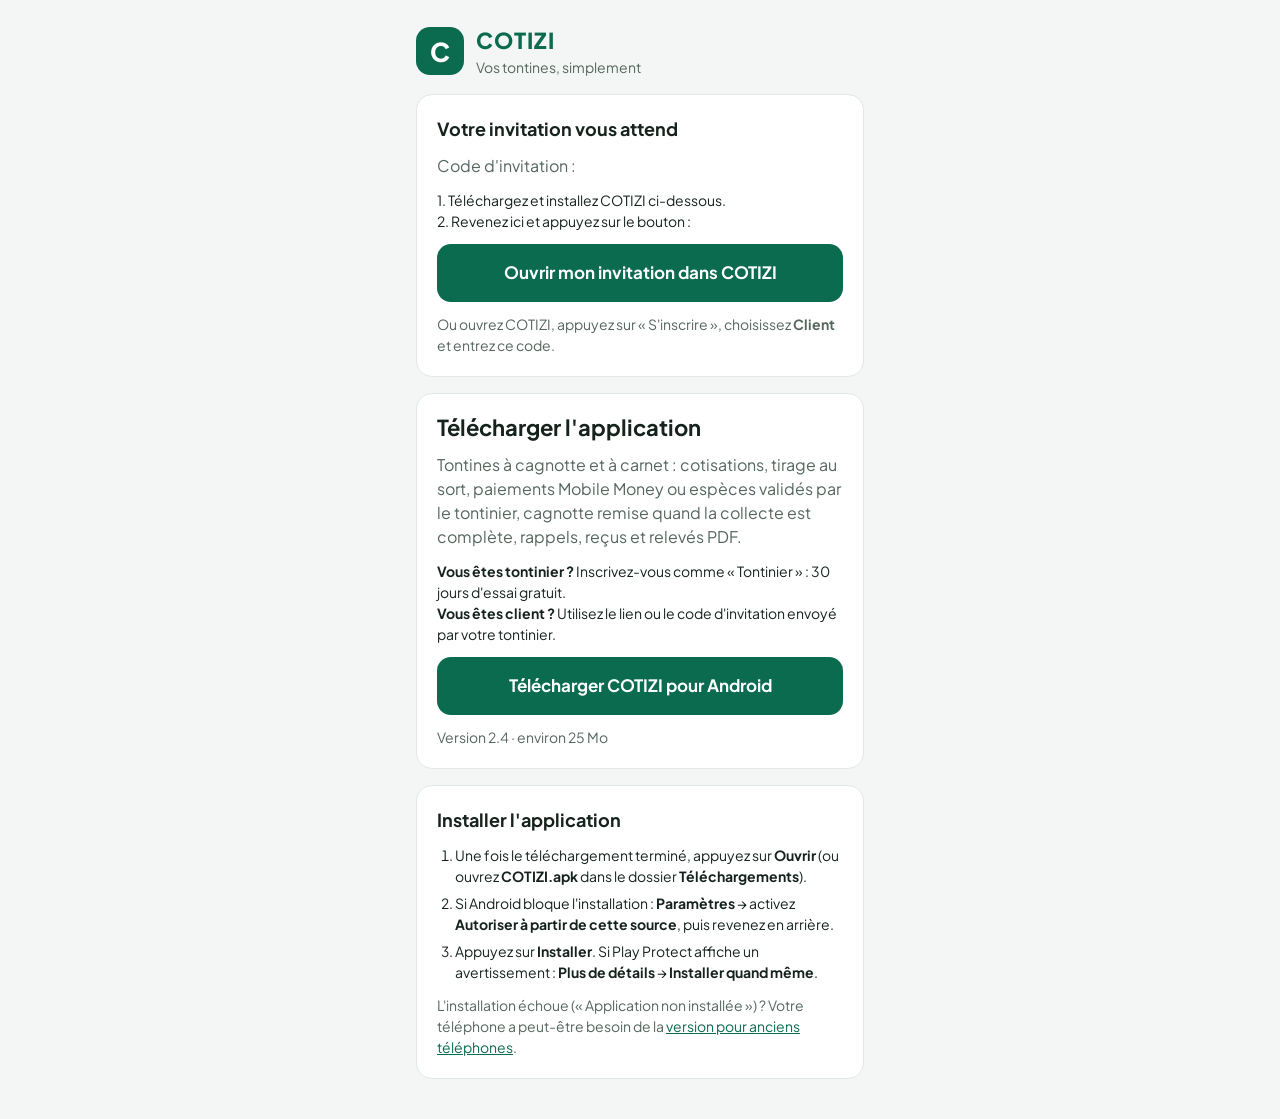
==== index.html @ 96392190 "COTIZI 2.4 : confiance et anti-fraude Co-Authored-By: Claude Opus 5.5 <noreply@anthropic.com> Claude" ====
<!doctype html>
<html lang="fr">
<head>
<meta charset="utf-8">
<meta name="viewport" content="width=device-width, initial-scale=1, viewport-fit=cover">
<title>COTIZI</title>
<meta name="description" content="COTIZI : gestion des tontines à cagnotte et à carnet. Téléchargez l'application Android.">
<meta property="og:title" content="COTIZI — vos tontines, simplement">
<meta property="og:description" content="Tontines à cagnotte et à carnet : cotisations, tirage au sort, paiements Mobile Money ou espèces, reçus et relevés PDF.">
<meta name="theme-color" content="#0a6b4e">
<link rel="preconnect" href="https://fonts.googleapis.com">
<link href="https://fonts.googleapis.com/css2?family=Plus+Jakarta+Sans:wght@400;600;800&display=swap" rel="stylesheet">
<link rel="stylesheet" href="style.css">
</head>
<body>
<main class="page">
  <header class="brand">
    <div class="logo" aria-hidden="true">C</div>
    <div>
      <p class="name">COTIZI</p>
      <p class="tagline">Vos tontines, simplement</p>
    </div>
  </header>

  <section class="card" id="invite" hidden>
    <h2>Votre invitation vous attend</h2>
    <p class="muted">Code d'invitation : <b id="code"></b></p>
    <p class="small">1. Téléchargez et installez COTIZI ci-dessous.<br>
      2. Revenez ici et appuyez sur le bouton :</p>
    <a class="button" id="open" href="#">Ouvrir mon invitation dans COTIZI</a>
    <p class="muted small">Ou ouvrez COTIZI, appuyez sur « S'inscrire », choisissez
      <b>Client</b> et entrez ce code.</p>
  </section>

  <section class="card" id="telecharger">
    <h1>Télécharger l'application</h1>
    <p class="muted">Tontines à cagnotte et à carnet : cotisations, tirage au sort,
      paiements Mobile Money ou espèces validés par le tontinier, cagnotte remise
      quand la collecte est complète, rappels, reçus et relevés PDF.</p>
    <p class="small"><b>Vous êtes tontinier ?</b> Inscrivez-vous comme « Tontinier » :
      30 jours d'essai gratuit.<br>
      <b>Vous êtes client ?</b> Utilisez le lien ou le code d'invitation envoyé
      par votre tontinier.</p>
    <a class="button" href="cotizi.apk" download>Télécharger COTIZI pour Android</a>
    <p class="muted small">Version <span id="version">2.4</span> · environ 25 Mo</p>
  </section>

  <section class="card">
    <h2>Installer l'application</h2>
    <ol class="small">
      <li>Une fois le téléchargement terminé, appuyez sur <b>Ouvrir</b>
        (ou ouvrez <b>COTIZI.apk</b> dans le dossier <b>Téléchargements</b>).</li>
      <li>Si Android bloque l'installation : <b>Paramètres</b> → activez
        <b>Autoriser à partir de cette source</b>, puis revenez en arrière.</li>
      <li>Appuyez sur <b>Installer</b>. Si Play Protect affiche un avertissement :
        <b>Plus de détails</b> → <b>Installer quand même</b>.</li>
    </ol>
    <p class="muted small">L'installation échoue (« Application non installée ») ?
      Votre téléphone a peut-être besoin de la
      <a class="link" href="cotizi-32bit.apk" download>version pour anciens téléphones</a>.</p>
  </section>
</main>
<script>
  // Arrivée depuis un lien d'invitation : /?c=CODE
  const code = (new URLSearchParams(location.search).get('c') || '')
    .toUpperCase().replace(/[^A-Z0-9]/g, '');
  if (code) {
    document.getElementById('invite').hidden = false;
    document.getElementById('code').textContent = code;
    document.getElementById('open').href = /Android/i.test(navigator.userAgent)
      ? 'intent://join?c=' + code + '#Intent;scheme=cotizi;package=com.cotizi.app;end'
      : 'cotizi://join?c=' + code;
  }
</script>
</body>
</html>
---- style.css ----
/* COTIZI — pages publiques (invitation, téléchargement). Une colonne étroite, pensée pour le téléphone. */
:root {
  --bg: #f3f6f4;
  --surface: #ffffff;
  --fg: #16231d;
  --muted: #55665d;
  --line: #e1e7e4;
  --accent: #0a6b4e;
  --accent-soft: #d8efe6;
  --on-accent: #ffffff;
  --font: "Plus Jakarta Sans", system-ui, -apple-system, "Segoe UI", Roboto, "Noto Sans", sans-serif;
  color-scheme: light;
}
@media (prefers-color-scheme: dark) {
  :root {
    --bg: #0f1613; --surface: #17211c; --fg: #e4eee8; --muted: #9bb0a5;
    --line: #2a3a32; --accent: #3fbf8f; --accent-soft: #1d3a2e; --on-accent: #06281c;
    color-scheme: dark;
  }
}
* { box-sizing: border-box; }
html { -webkit-text-size-adjust: 100%; }
body {
  margin: 0; background: var(--bg); color: var(--fg);
  font: 16px/1.5 var(--font);
  padding: env(safe-area-inset-top, 0) 0 env(safe-area-inset-bottom, 0);
}
.page { max-width: 480px; margin: 0 auto; padding-inline: 16px; padding-block: 24px 40px; display: grid; gap: 16px; }
.brand { display: flex; align-items: center; gap: 12px; }
.logo {
  width: 48px; height: 48px; border-radius: 14px; background: var(--accent); color: var(--on-accent);
  display: grid; place-items: center; font-weight: 800; font-size: 26px;
}
.name { margin: 0; font-weight: 800; font-size: 22px; letter-spacing: .06em; color: var(--accent); }
.tagline { margin: 0; color: var(--muted); font-size: 14px; }
.card { background: var(--surface); border: 1px solid var(--line); border-radius: 16px; padding: 20px; display: grid; gap: 12px; }
h1 { margin: 0; font-size: 22px; line-height: 1.25; text-wrap: balance; }
h2 { margin: 0; font-size: 18px; }
p { margin: 0; }
.muted { color: var(--muted); }
.small { font-size: 14px; }
.code { font-size: 32px; font-weight: 800; letter-spacing: .25em; color: var(--accent); font-variant-numeric: tabular-nums; }
.button {
  display: block; text-align: center; text-decoration: none; font-weight: 700; font-size: 17px;
  padding: 16px; border-radius: 14px; background: var(--accent); color: var(--on-accent);
}
.button.secondary { background: var(--accent-soft); color: var(--fg); }
.button:focus-visible { outline: 3px solid var(--fg); outline-offset: 3px; }
ol { margin: 0; padding-left: 1.3em; display: grid; gap: 6px; }
a.link { color: var(--accent); }
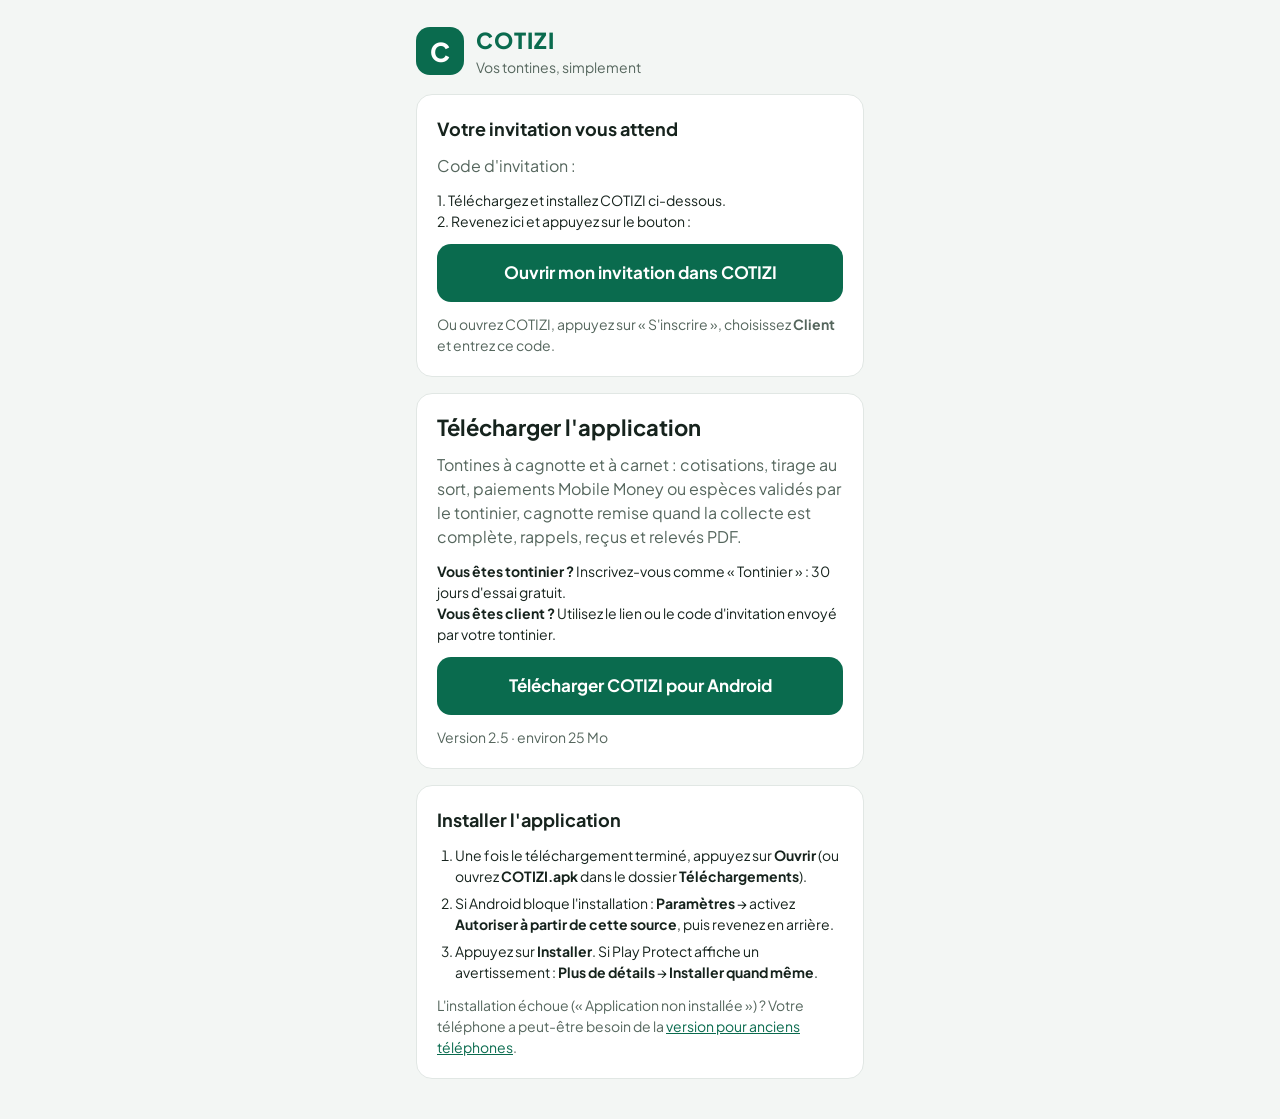
==== commit 437bfa13: "COTIZI 2.5 : capture unique, remboursement du carnet, clôture des groupes Co-Authored-By: Claude Opu" ====
--- a/index.html
+++ b/index.html
@@ -42,7 +42,7 @@
       <b>Vous êtes client ?</b> Utilisez le lien ou le code d'invitation envoyé
       par votre tontinier.</p>
     <a class="button" href="cotizi.apk" download>Télécharger COTIZI pour Android</a>
-    <p class="muted small">Version <span id="version">2.4</span> · environ 25 Mo</p>
+    <p class="muted small">Version <span id="version">2.5</span> · environ 25 Mo</p>
   </section>
 
   <section class="card">
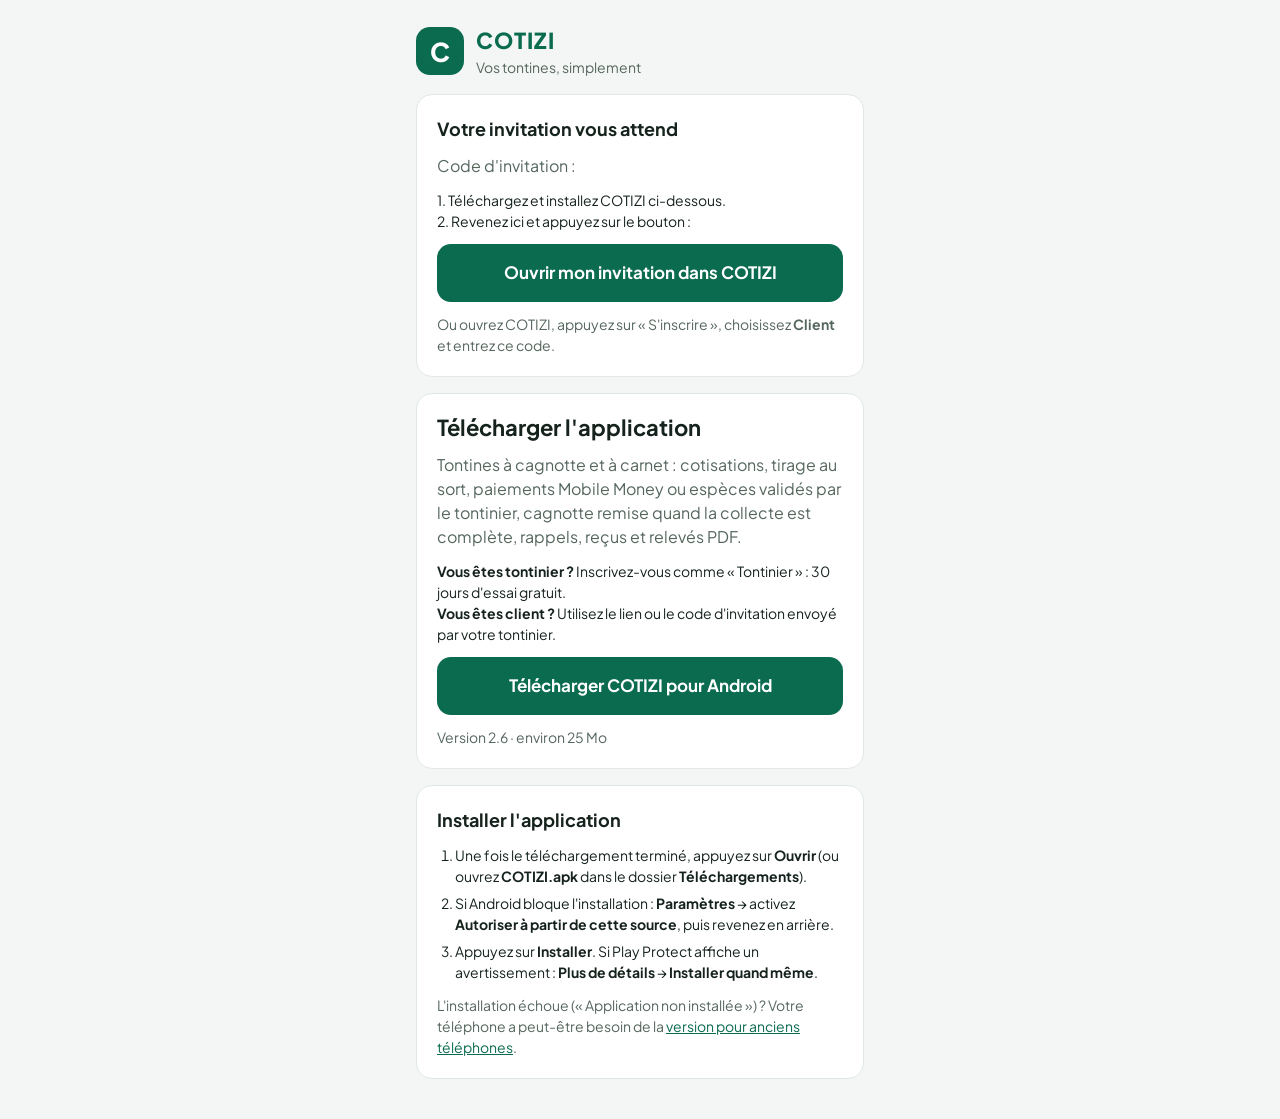
==== commit de74e2af: "COTIZI 2.6 : masquer les chiffres, un seul abonnement (celui du tontinier) Co-Authored-By: Claude Op" ====
--- a/index.html
+++ b/index.html
@@ -42,7 +42,7 @@
       <b>Vous êtes client ?</b> Utilisez le lien ou le code d'invitation envoyé
       par votre tontinier.</p>
     <a class="button" href="cotizi.apk" download>Télécharger COTIZI pour Android</a>
-    <p class="muted small">Version <span id="version">2.5</span> · environ 25 Mo</p>
+    <p class="muted small">Version <span id="version">2.6</span> · environ 25 Mo</p>
   </section>
 
   <section class="card">
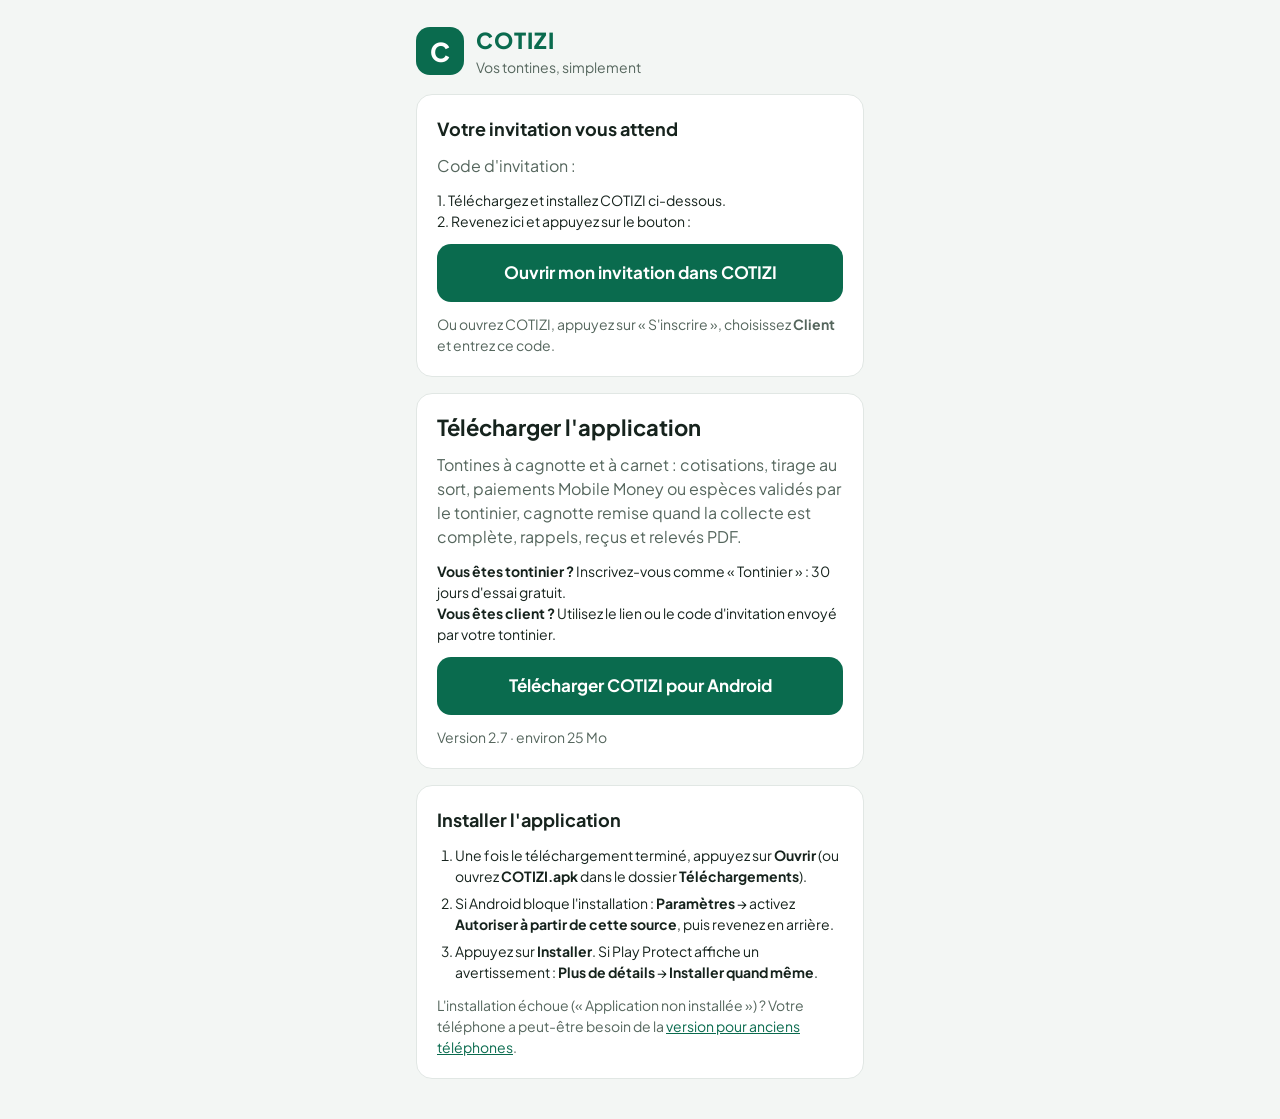
==== commit c226519d: "COTIZI 2.7 : nouvel accueil et suggestions Co-Authored-By: Claude Opus 5.5 <noreply@anthropic.com> C" ====
--- a/index.html
+++ b/index.html
@@ -42,7 +42,7 @@
       <b>Vous êtes client ?</b> Utilisez le lien ou le code d'invitation envoyé
       par votre tontinier.</p>
     <a class="button" href="cotizi.apk" download>Télécharger COTIZI pour Android</a>
-    <p class="muted small">Version <span id="version">2.6</span> · environ 25 Mo</p>
+    <p class="muted small">Version <span id="version">2.7</span> · environ 25 Mo</p>
   </section>
 
   <section class="card">
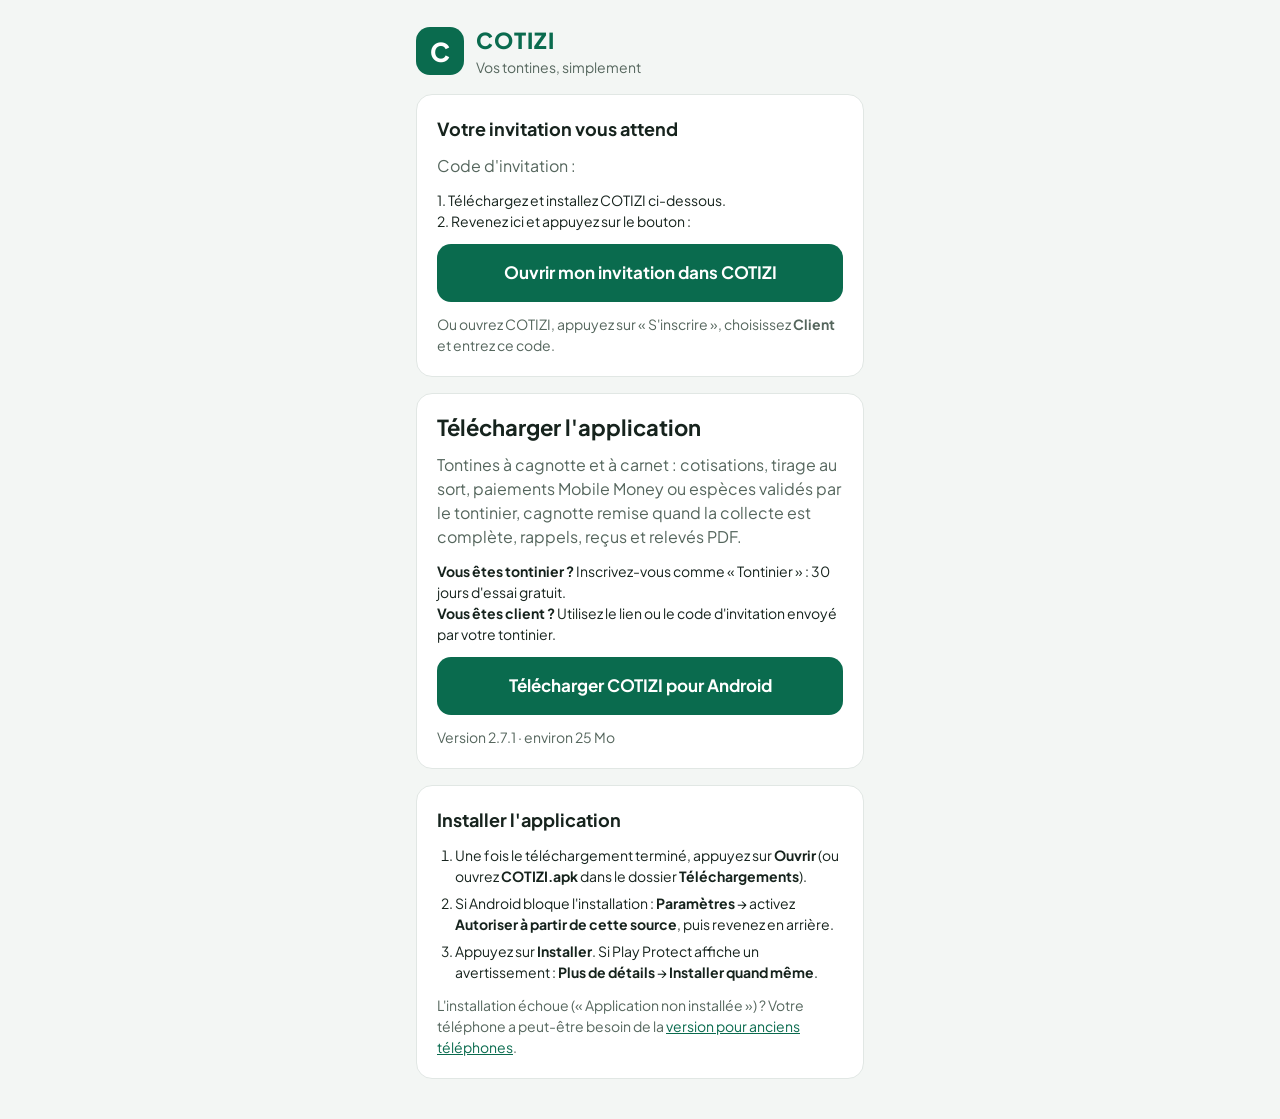
==== commit b16f3faf: "COTIZI 2.7.1 : le client déclare, le tontinier valide Co-Authored-By: Claude Opus 5.5 <noreply@anthr" ====
--- a/index.html
+++ b/index.html
@@ -42,7 +42,7 @@
       <b>Vous êtes client ?</b> Utilisez le lien ou le code d'invitation envoyé
       par votre tontinier.</p>
     <a class="button" href="cotizi.apk" download>Télécharger COTIZI pour Android</a>
-    <p class="muted small">Version <span id="version">2.7</span> · environ 25 Mo</p>
+    <p class="muted small">Version <span id="version">2.7.1</span> · environ 25 Mo</p>
   </section>
 
   <section class="card">
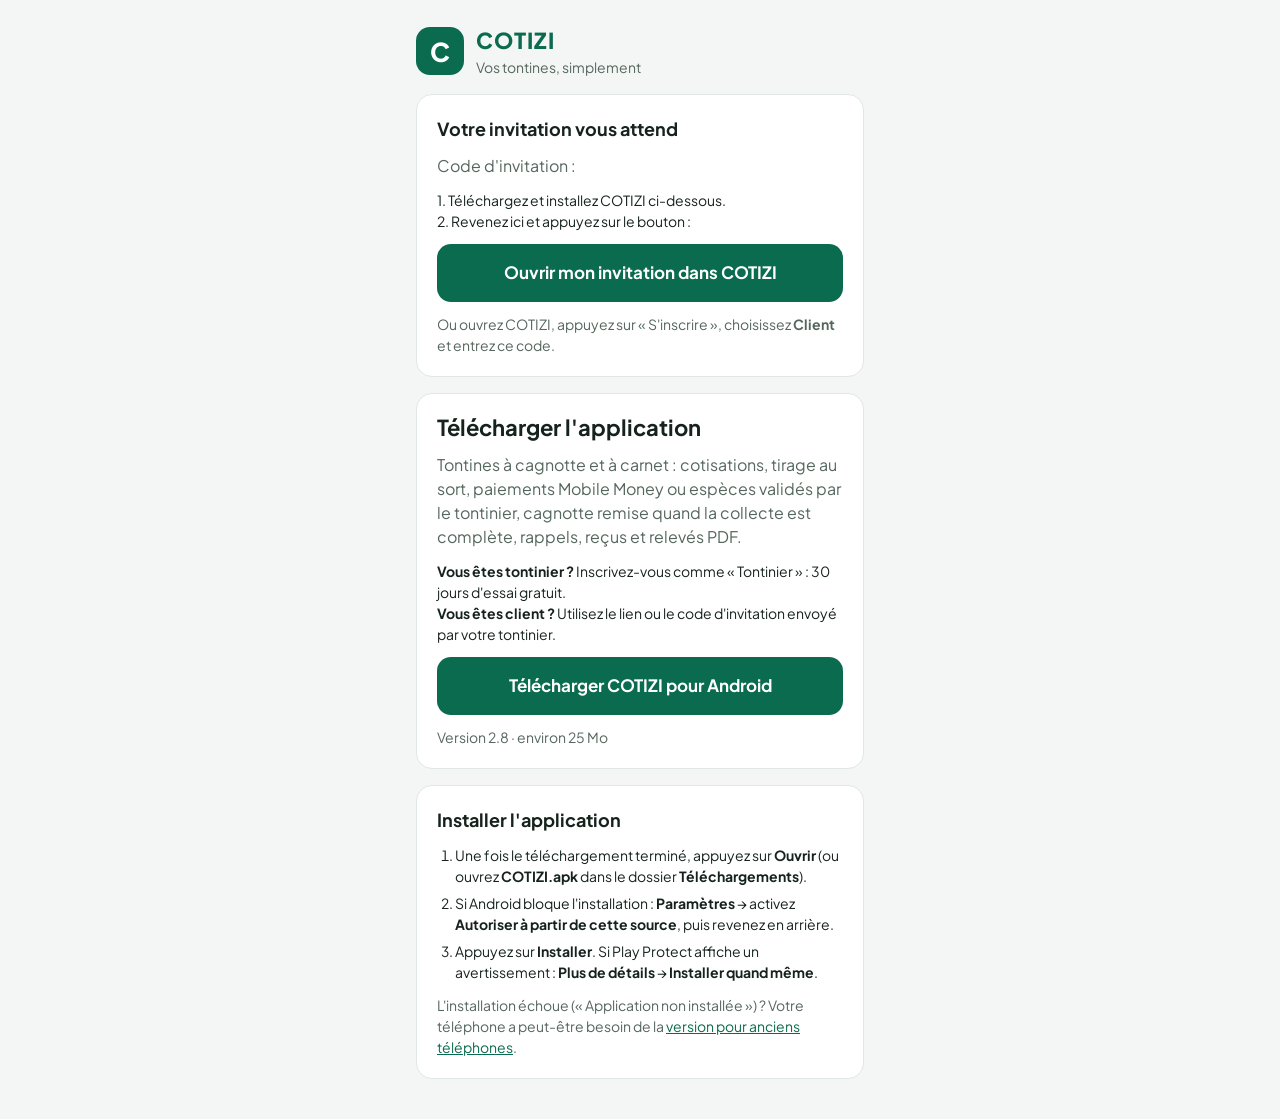
==== commit 54b664c4: "COTIZI 2.8 : carte « Aide et support » Co-Authored-By: Claude Opus 5.5 <noreply@anthropic.com> Claud" ====
--- a/index.html
+++ b/index.html
@@ -42,7 +42,7 @@
       <b>Vous êtes client ?</b> Utilisez le lien ou le code d'invitation envoyé
       par votre tontinier.</p>
     <a class="button" href="cotizi.apk" download>Télécharger COTIZI pour Android</a>
-    <p class="muted small">Version <span id="version">2.7.1</span> · environ 25 Mo</p>
+    <p class="muted small">Version <span id="version">2.8</span> · environ 25 Mo</p>
   </section>
 
   <section class="card">
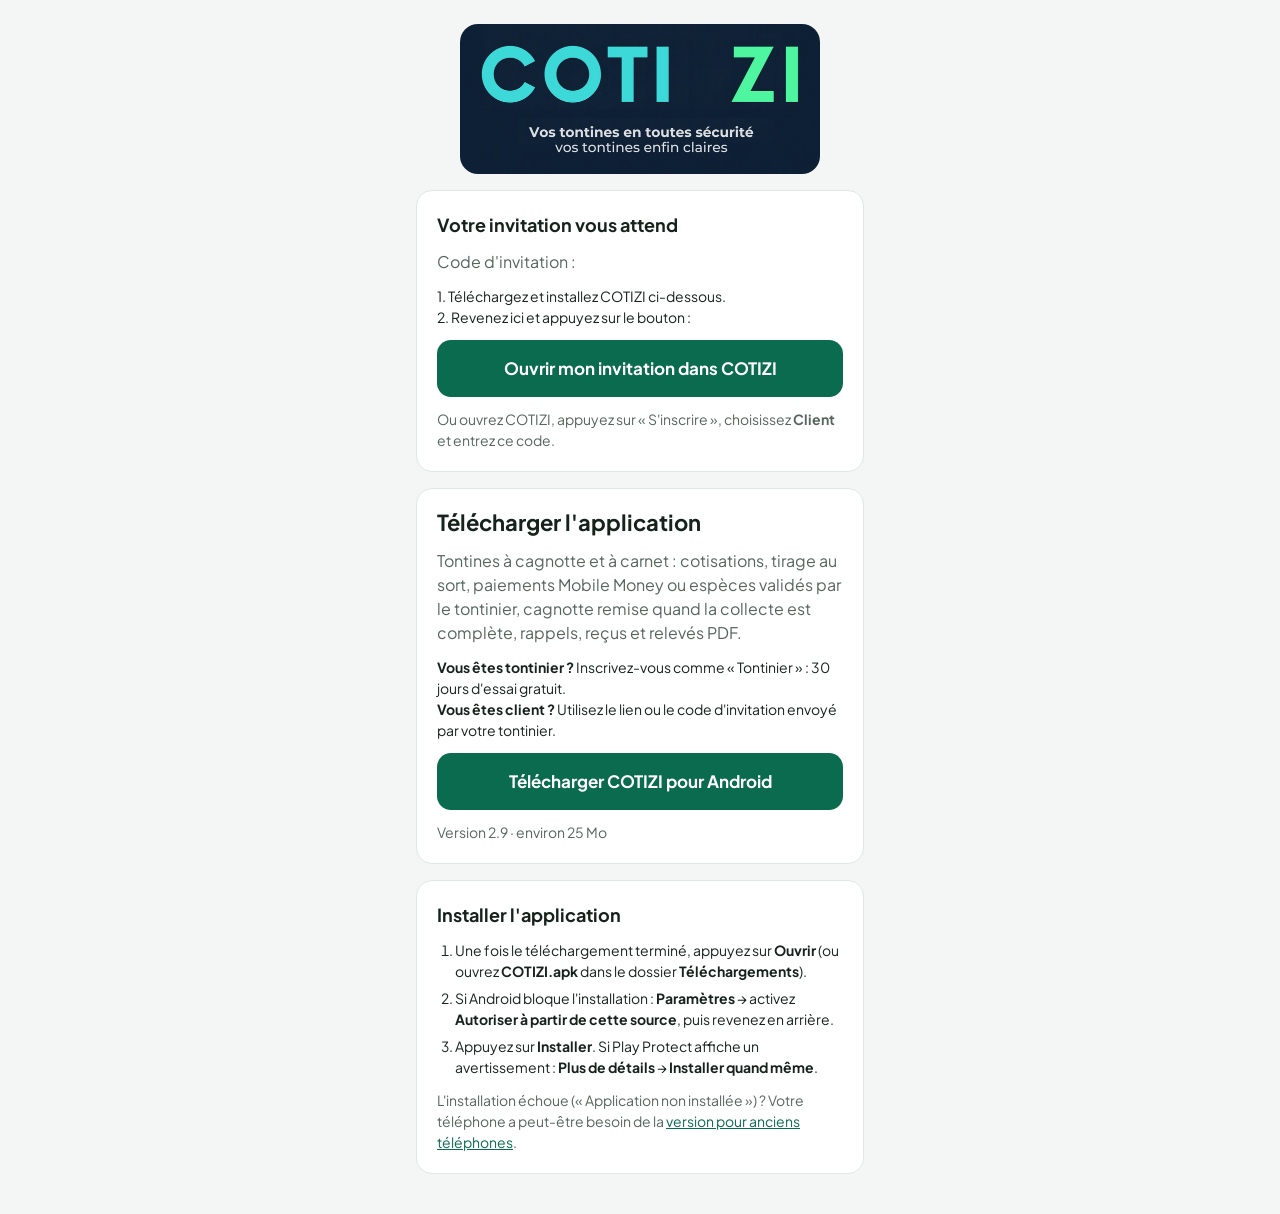
==== commit 15e92a89: "COTIZI 2.9 : nouveau logo, glisser pour changer d'onglet Logo COTIZI en en-tête, icône d'onglet et i" ====
--- a/index.html
+++ b/index.html
@@ -5,9 +5,12 @@
 <meta name="viewport" content="width=device-width, initial-scale=1, viewport-fit=cover">
 <title>COTIZI</title>
 <meta name="description" content="COTIZI : gestion des tontines à cagnotte et à carnet. Téléchargez l'application Android.">
-<meta property="og:title" content="COTIZI — vos tontines, simplement">
+<meta property="og:title" content="COTIZI — vos tontines en toute sécurité">
 <meta property="og:description" content="Tontines à cagnotte et à carnet : cotisations, tirage au sort, paiements Mobile Money ou espèces, reçus et relevés PDF.">
-<meta name="theme-color" content="#0a6b4e">
+<meta name="theme-color" content="#0E2036">
+<link rel="icon" type="image/png" sizes="192x192" href="icon-192.png">
+<link rel="apple-touch-icon" href="icon-512.png">
+<meta property="og:image" content="https://seidouramzine-oss.github.io/icon-512.png">
 <link rel="preconnect" href="https://fonts.googleapis.com">
 <link href="https://fonts.googleapis.com/css2?family=Plus+Jakarta+Sans:wght@400;600;800&display=swap" rel="stylesheet">
 <link rel="stylesheet" href="style.css">
@@ -15,11 +18,7 @@
 <body>
 <main class="page">
   <header class="brand">
-    <div class="logo" aria-hidden="true">C</div>
-    <div>
-      <p class="name">COTIZI</p>
-      <p class="tagline">Vos tontines, simplement</p>
-    </div>
+    <img class="logo-img" src="logo.png" width="360" height="149" alt="COTIZI — Vos tontines en toute sécurité, vos tontines enfin claires">
   </header>
 
   <section class="card" id="invite" hidden>
@@ -42,7 +41,7 @@
       <b>Vous êtes client ?</b> Utilisez le lien ou le code d'invitation envoyé
       par votre tontinier.</p>
     <a class="button" href="cotizi.apk" download>Télécharger COTIZI pour Android</a>
-    <p class="muted small">Version <span id="version">2.8</span> · environ 25 Mo</p>
+    <p class="muted small">Version <span id="version">2.9</span> · environ 25 Mo</p>
   </section>
 
   <section class="card">
--- a/style.css
+++ b/style.css
@@ -48,3 +48,6 @@
 .button:focus-visible { outline: 3px solid var(--fg); outline-offset: 3px; }
 ol { margin: 0; padding-left: 1.3em; display: grid; gap: 6px; }
 a.link { color: var(--accent); }
+
+.brand { justify-content: center; }
+.logo-img { display: block; width: min(360px, 100%); height: auto; border-radius: 18px; background: #0E2036; }
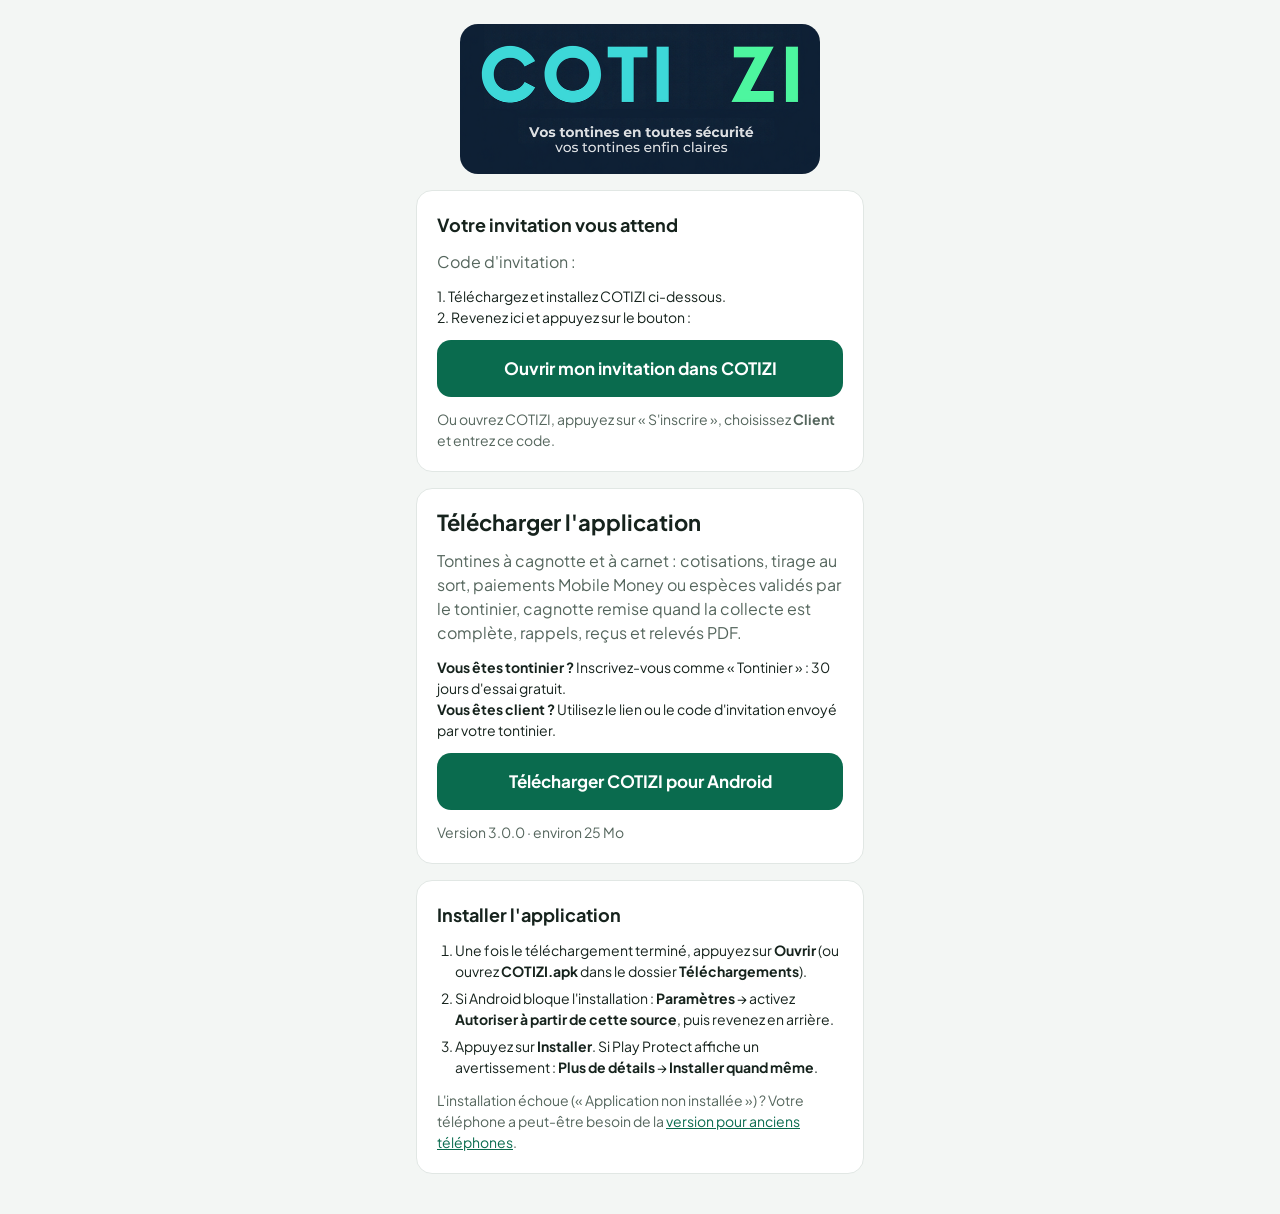
==== commit 8f51cf70: "COTIZI 3.0.0 : plans Gratuit, Pro et Business Co-Authored-By: Claude Opus 5.5 <noreply@anthropic.com" ====
--- a/index.html
+++ b/index.html
@@ -41,7 +41,7 @@
       <b>Vous êtes client ?</b> Utilisez le lien ou le code d'invitation envoyé
       par votre tontinier.</p>
     <a class="button" href="cotizi.apk" download>Télécharger COTIZI pour Android</a>
-    <p class="muted small">Version <span id="version">2.9</span> · environ 25 Mo</p>
+    <p class="muted small">Version <span id="version">3.0.0</span> · environ 25 Mo</p>
   </section>
 
   <section class="card">
